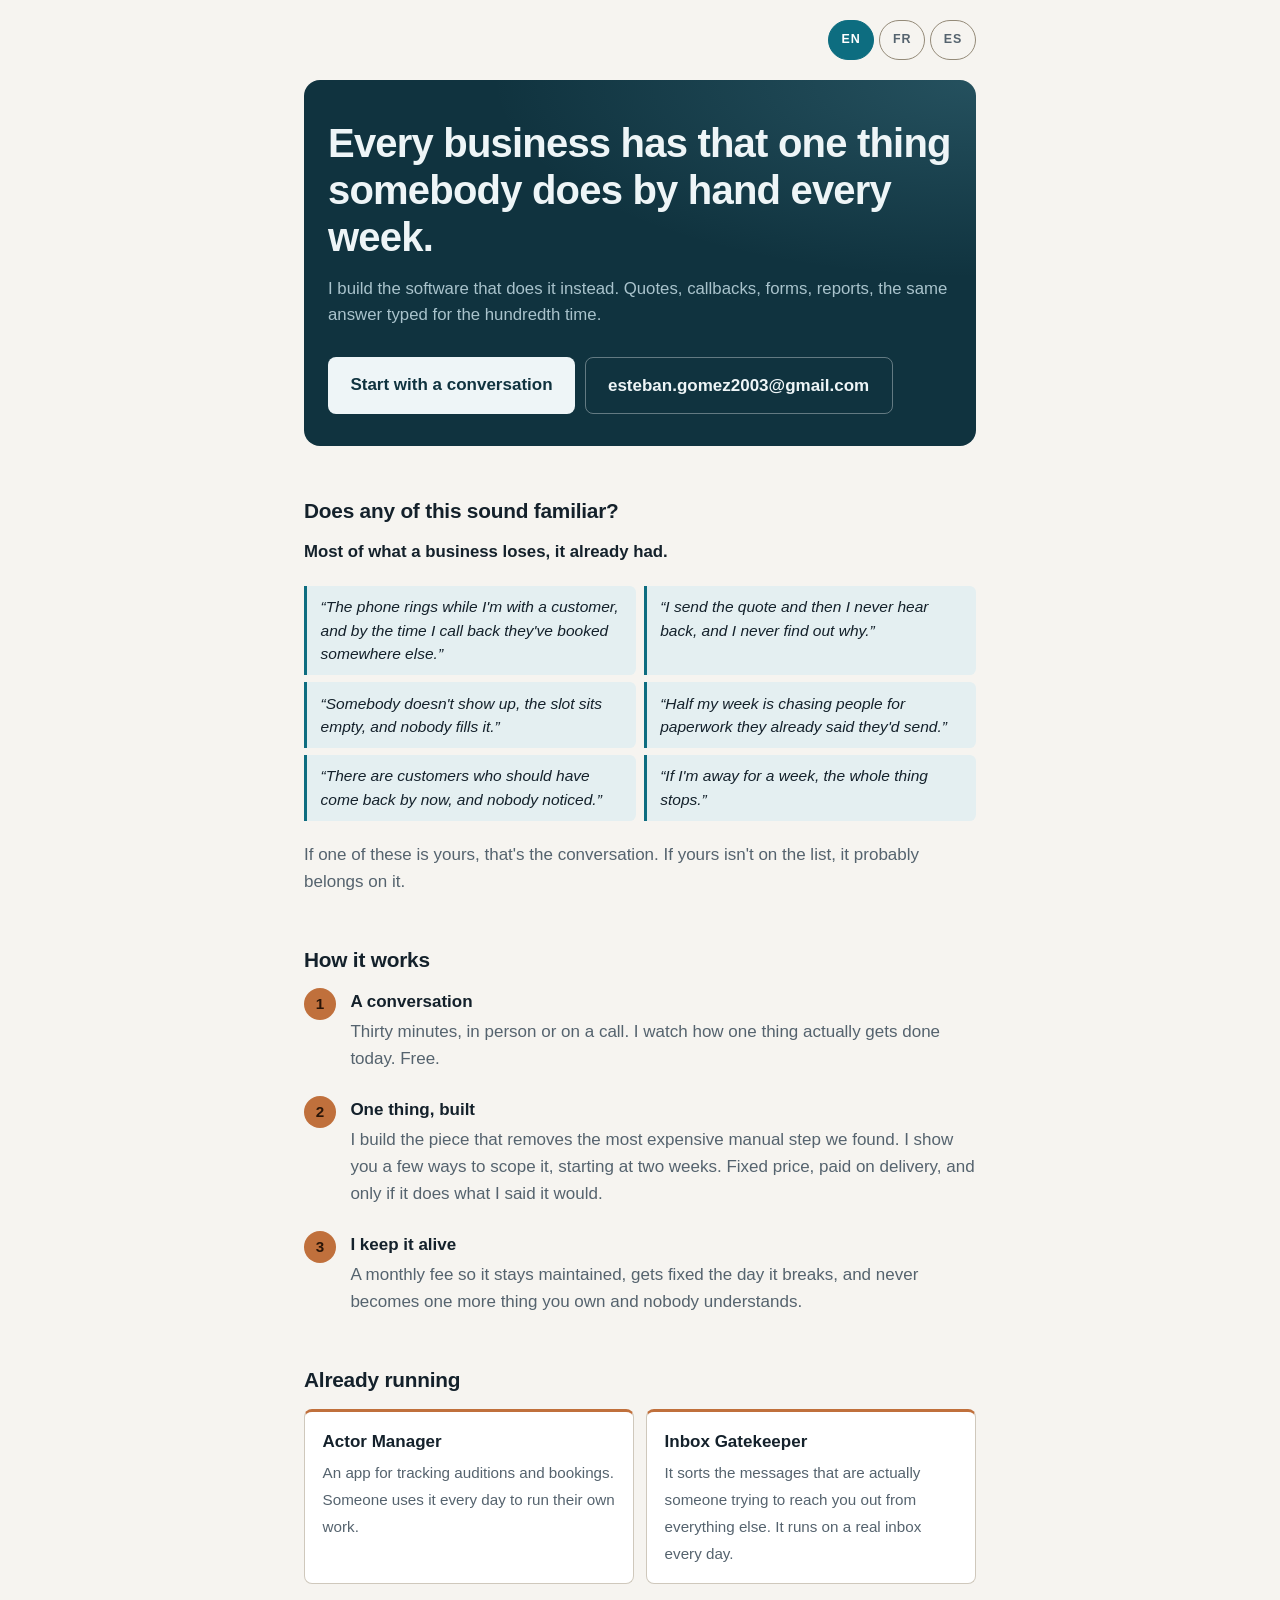
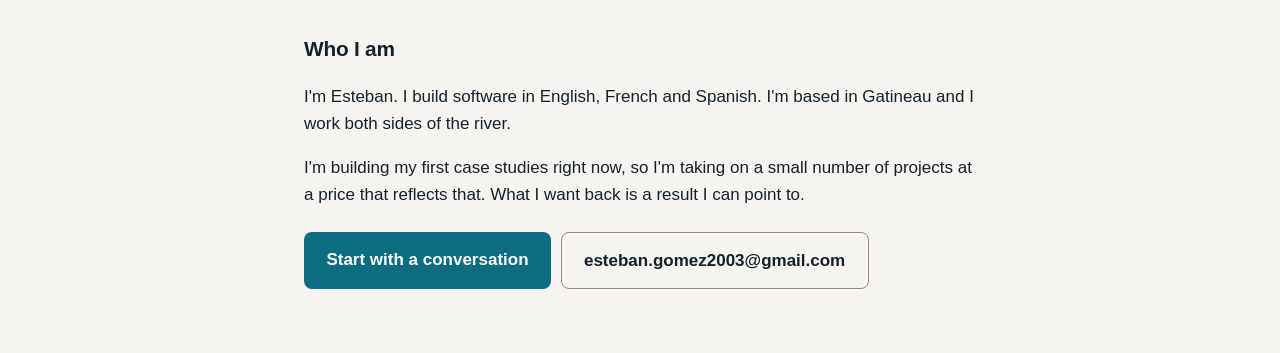
==== index.html @ 66537b63 "fix: meet 3:1 on interactive borders and lift dark hero panel off the page background" ====
<!doctype html>
<html lang="en">
<head>
<meta charset="utf-8">
<meta name="viewport" content="width=device-width, initial-scale=1">
<title>Keel Systems</title>
<meta name="description" content="I build the software that does it instead. Quotes, callbacks, forms, reports, the same answer typed for the hundredth time.">
<meta property="og:title" content="Keel Systems">
<meta property="og:description" content="I build the software that does it instead. Quotes, callbacks, forms, reports, the same answer typed for the hundredth time.">
<meta property="og:type" content="website">
<meta property="og:locale" content="en_CA">
<meta property="og:locale:alternate" content="fr_CA">
<meta property="og:locale:alternate" content="es_CO">
<meta property="og:url" content="https://estebang2003.github.io/keel-systems/">
<meta property="og:image" content="https://estebang2003.github.io/keel-systems/og.png">
<meta name="twitter:card" content="summary_large_image">
<style>
  :root {
    --bg: #f6f4f0; --fg: #14212b; --muted: #55636e;
    /* --rule is decorative (cards, dividers). --control is for anything the
       user can press, which WCAG 1.4.11 requires to clear 3:1 against the
       background so a button reads as a button. Measured, not guessed. */
    --rule: #cfc8bc; --control: #948a78;
    --card: #ffffff; --ink: #10333f; --ink-fg: #eef5f7; --ink-muted: #a9c3cc;
    --accent: #0d6d80; --accent-soft: #e4eff1; --warm: #c0703c;
    --on-accent: #ffffff; --on-warm: #2a1508;
  }
  @media (prefers-color-scheme: dark) {
    :root {
      --bg: #10161a; --fg: #e8eaec; --muted: #939ea6;
      --rule: #3a4750; --control: #5e6d78;
      --card: #171f25; --ink: #1e4351; --ink-fg: #e9f2f5; --ink-muted: #a6c4ce;
      --accent: #56aec2; --accent-soft: #172f38; --warm: #dd9a63;
      --on-accent: #06181f; --on-warm: #2a1508;
    }
  }
  * { box-sizing: border-box; }
  body {
    margin: 0; background: var(--bg); color: var(--fg);
    font: 17px/1.6 -apple-system, BlinkMacSystemFont, "Segoe UI", Roboto, Helvetica, Arial, sans-serif;
    -webkit-text-size-adjust: 100%;
  }
  .wrap { max-width: 44rem; margin: 0 auto; padding: 1.25rem 1rem 4rem; }

  .langbar { display: flex; gap: .3rem; justify-content: flex-end; margin-bottom: 1.25rem; }
  .langbar button {
    font: inherit; font-size: .78rem; font-weight: 600; letter-spacing: .07em;
    padding: .55rem .8rem; background: none; color: var(--muted);
    border: 1px solid var(--control); border-radius: 999px; cursor: pointer;
  }
  .langbar button[aria-pressed="true"] {
    color: var(--on-accent); background: var(--accent); border-color: var(--accent);
  }

  /* Hero panel: the colour anchor. Kept distinct from --bg in BOTH schemes. */
  .hero {
    background: var(--ink); color: var(--ink-fg);
    border-radius: 1rem; padding: 2.5rem 1.5rem 2rem;
    background-image: radial-gradient(120% 90% at 100% 0%, rgba(120,200,220,.20), transparent 60%);
  }
  .hero h1 {
    font-size: clamp(1.75rem, 5.6vw, 2.5rem); line-height: 1.18;
    letter-spacing: -.02em; margin: 0 0 .9rem; color: var(--ink-fg);
  }
  .hero .sub { font-size: 1.05rem; color: var(--ink-muted); margin: 0 0 1.75rem; }

  section { margin-top: 3rem; }
  h2 { font-size: 1.3rem; letter-spacing: -.01em; margin: 0 0 .75rem; }
  .lead { font-size: 1.05rem; font-weight: 600; margin: 0 0 1.25rem; }

  /* Triggers are the OWNER speaking, not us. Quotes + italics mark the voice change. */
  ul.triggers { list-style: none; padding: 0; margin: 0 0 1.25rem; }
  ul.triggers li {
    border-left: 3px solid var(--accent); background: var(--accent-soft);
    border-radius: 0 .4rem .4rem 0; padding: .6rem .85rem;
    margin-bottom: .45rem; font-size: .97rem; line-height: 1.5; font-style: italic;
  }
  ul.triggers li::before { content: "\201C"; }
  ul.triggers li::after { content: "\201D"; }
  @media (min-width: 40rem) {
    ul.triggers { display: grid; grid-template-columns: 1fr 1fr; gap: .45rem; }
    ul.triggers li { margin-bottom: 0; }
  }
  .close { color: var(--muted); margin: 0; }

  ol.steps { list-style: none; counter-reset: s; padding: 0; margin: 0; }
  ol.steps li { counter-increment: s; padding-left: 2.9rem; position: relative; margin-bottom: 1.5rem; }
  ol.steps li::before {
    content: counter(s); position: absolute; left: 0; top: 0;
    width: 2rem; height: 2rem; border-radius: 50%;
    background: var(--warm); color: var(--on-warm);
    display: grid; place-items: center; font-size: .95rem; font-weight: 700;
  }
  ol.steps .t { font-weight: 700; display: block; margin-bottom: .15rem; }
  ol.steps .b { color: var(--muted); }

  .proof { display: grid; gap: .75rem; padding: 0; margin: 0; list-style: none; }
  @media (min-width: 40rem) { .proof { grid-template-columns: 1fr 1fr; } }
  .proof li {
    background: var(--card); border: 1px solid var(--rule);
    border-top: 3px solid var(--warm); border-radius: .5rem; padding: 1rem 1.1rem;
  }
  .proof .t { font-weight: 700; display: block; margin-bottom: .25rem; }
  .proof .b { color: var(--muted); font-size: .95rem; }

  .cta { display: flex; flex-wrap: wrap; gap: .6rem; margin-top: 1.5rem; }
  .cta a {
    display: inline-block; padding: .85rem 1.4rem; border-radius: .5rem;
    text-decoration: none; font-weight: 700; overflow-wrap: anywhere;
  }
  .cta a.primary { background: var(--accent); color: var(--on-accent); }
  .cta a.secondary { border: 1px solid var(--control); color: var(--fg); font-weight: 600; }
  /* On the dark hero, a light button on dark ink beats any tinted fill for contrast. */
  .hero .cta { margin-top: 0; }
  .hero .cta a.primary { background: var(--ink-fg); color: var(--ink); }
  .hero .cta a.secondary { border-color: rgba(255,255,255,.35); color: var(--ink-fg); }
</style>
</head>
<body>
  <div class="wrap">
    <!-- Buttons are static so a JS load failure still leaves the reader a way to switch language. init() re-renders them. -->
    <nav class="langbar" id="langbar" aria-label="Language">
      <button type="button" data-lang="en" aria-pressed="true">EN</button>
      <button type="button" data-lang="fr" aria-pressed="false">FR</button>
      <button type="button" data-lang="es" aria-pressed="false">ES</button>
    </nav>
    <main id="app">
      <div class="hero">
        <h1>Every business has that one thing somebody does by hand every week.</h1>
        <p class="sub">I build the software that does it instead. Quotes, callbacks, forms, reports, the same answer typed for the hundredth time.</p>
        <div class="cta">
          <a class="primary" href="https://wa.me/18195002323">Start with a conversation</a>
          <a class="secondary" href="mailto:esteban.gomez2003@gmail.com">esteban.gomez2003@gmail.com</a>
        </div>
      </div>
    </main>
  </div>
  <script type="module" src="./app.js"></script>
</body>
</html>
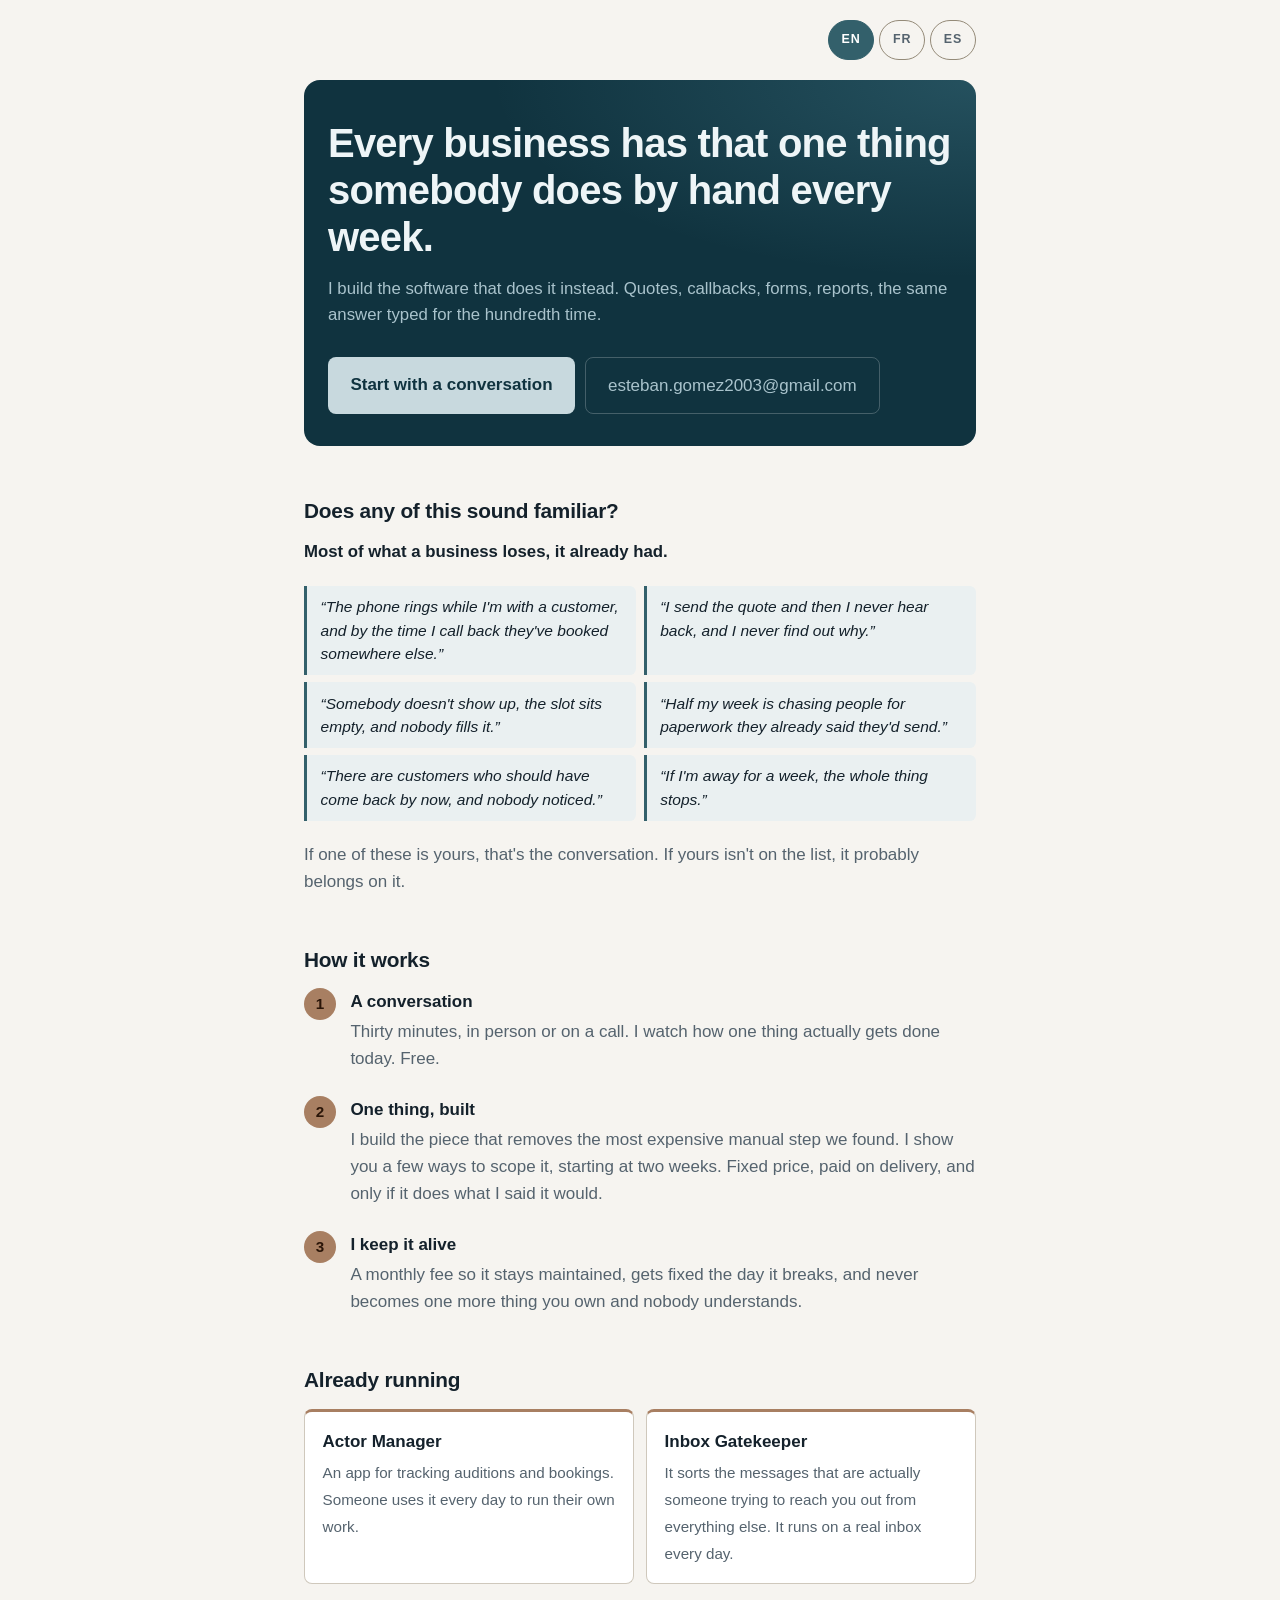
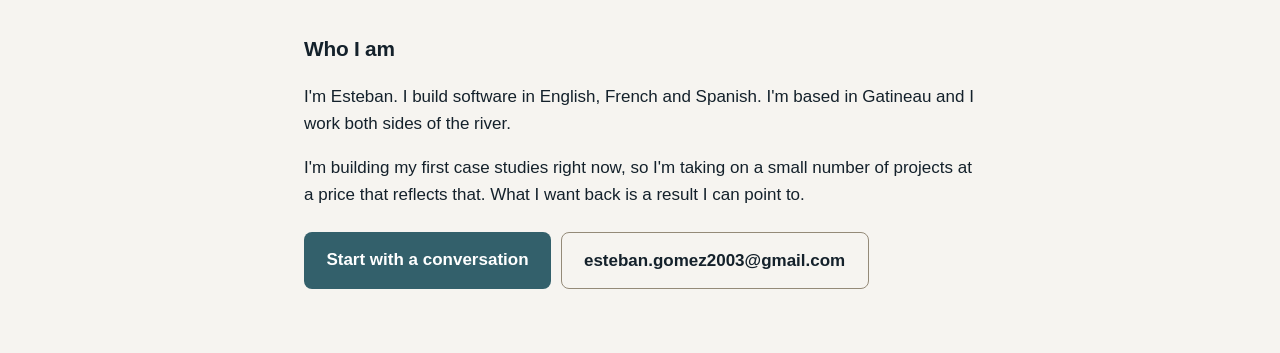
==== commit d8e510ac: "style: mute the palette and soften the hero buttons" ====
--- a/index.html
+++ b/index.html
@@ -22,16 +22,19 @@
        background so a button reads as a button. Measured, not guessed. */
     --rule: #cfc8bc; --control: #948a78;
     --card: #ffffff; --ink: #10333f; --ink-fg: #eef5f7; --ink-muted: #a9c3cc;
-    --accent: #0d6d80; --accent-soft: #e4eff1; --warm: #c0703c;
-    --on-accent: #ffffff; --on-warm: #2a1508;
+    /* Desaturated on purpose. A near-white button on the dark hero reads as
+       glare, so --hero-btn is a muted slate instead, and the accents are
+       pulled back. Every value still measured against the floors above. */
+    --accent: #33606b; --accent-soft: #eaf0f1; --warm: #a87f62;
+    --on-accent: #ffffff; --on-warm: #2a1508; --hero-btn: #c8d9de;
   }
   @media (prefers-color-scheme: dark) {
     :root {
       --bg: #10161a; --fg: #e8eaec; --muted: #939ea6;
       --rule: #3a4750; --control: #5e6d78;
       --card: #171f25; --ink: #1e4351; --ink-fg: #e9f2f5; --ink-muted: #a6c4ce;
-      --accent: #56aec2; --accent-soft: #172f38; --warm: #dd9a63;
-      --on-accent: #06181f; --on-warm: #2a1508;
+      --accent: #7fb2bd; --accent-soft: #1a2f37; --warm: #c9a184;
+      --on-accent: #06181f; --on-warm: #2a1508; --hero-btn: #cddde2;
     }
   }
   * { box-sizing: border-box; }
@@ -110,10 +113,11 @@
   }
   .cta a.primary { background: var(--accent); color: var(--on-accent); }
   .cta a.secondary { border: 1px solid var(--control); color: var(--fg); font-weight: 600; }
-  /* On the dark hero, a light button on dark ink beats any tinted fill for contrast. */
+  /* Muted slate rather than near-white: still well past 4.5:1 on the dark
+     panel, without the glare of maximum contrast. */
   .hero .cta { margin-top: 0; }
-  .hero .cta a.primary { background: var(--ink-fg); color: var(--ink); }
-  .hero .cta a.secondary { border-color: rgba(255,255,255,.35); color: var(--ink-fg); }
+  .hero .cta a.primary { background: var(--hero-btn); color: var(--ink); }
+  .hero .cta a.secondary { border-color: rgba(255,255,255,.22); color: var(--ink-muted); font-weight: 500; }
 </style>
 </head>
 <body>
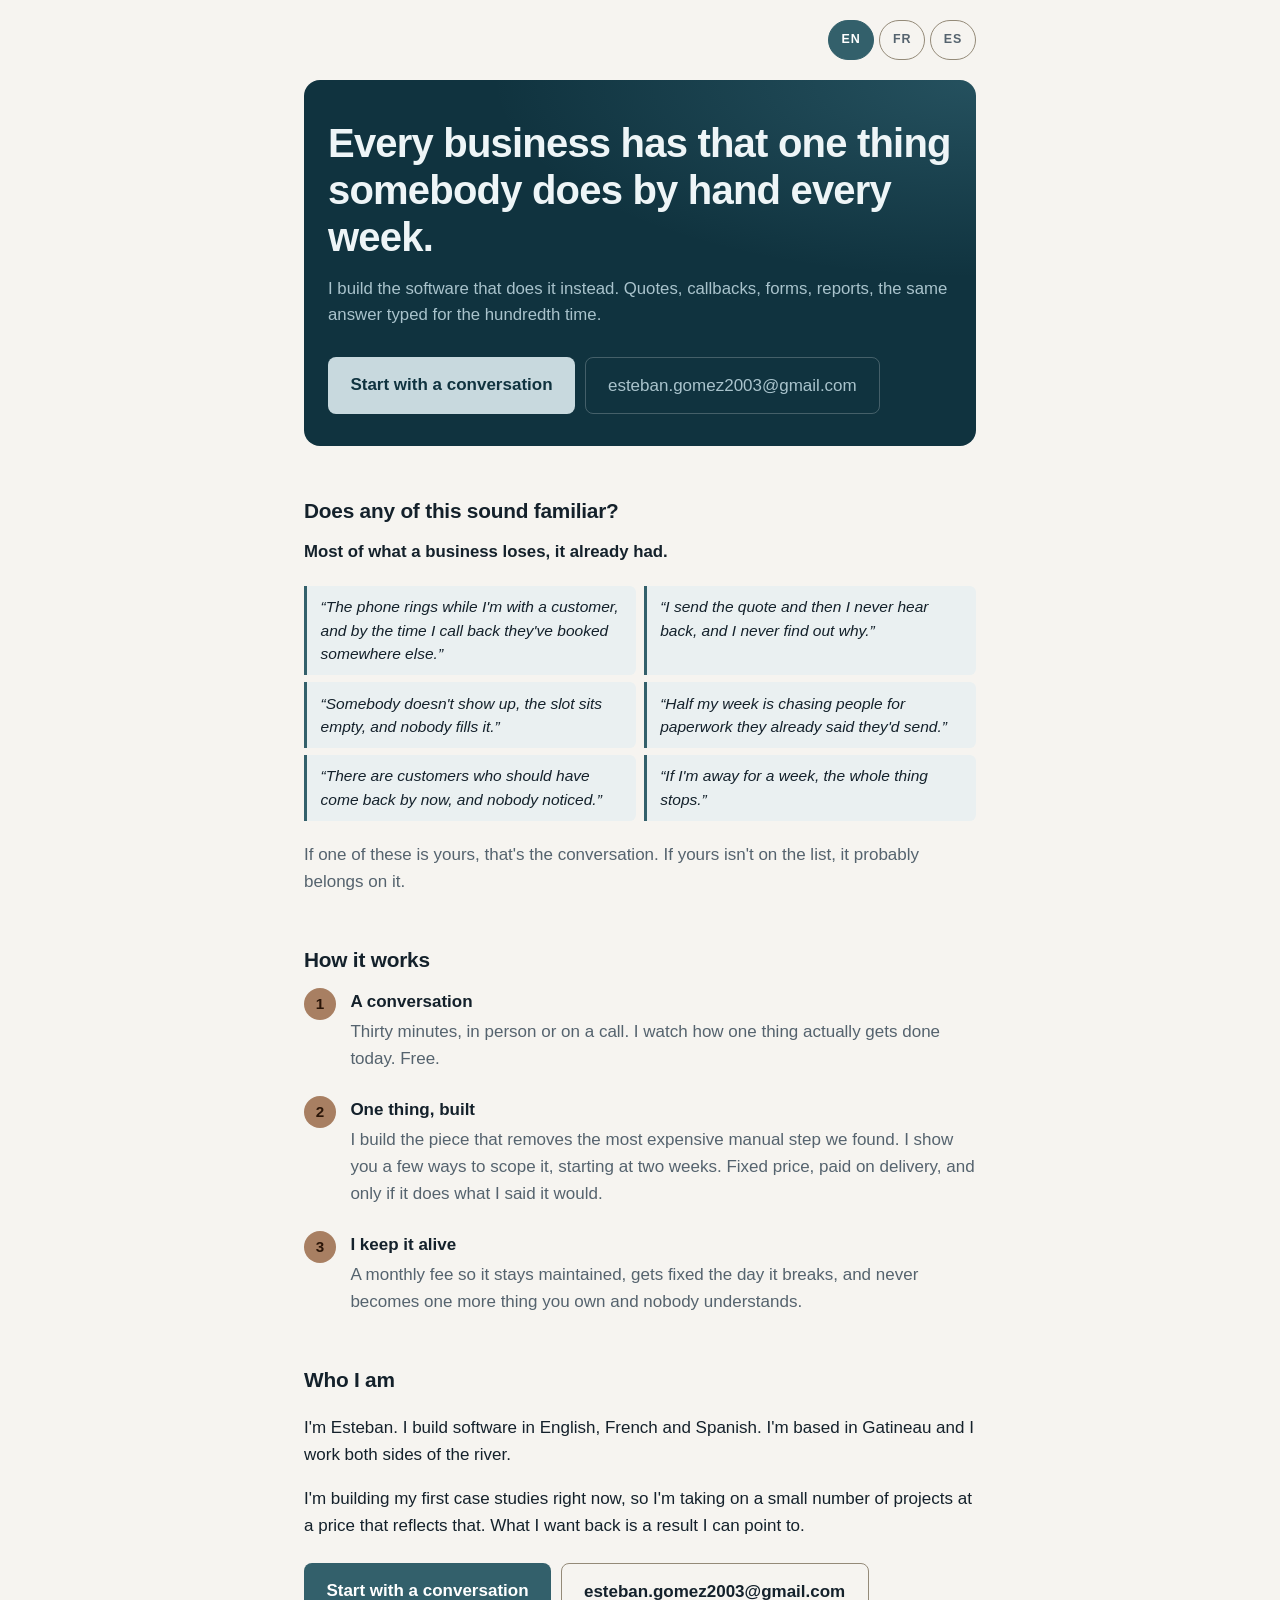
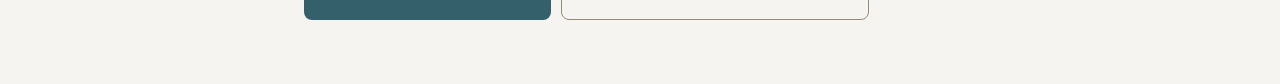
==== commit 80da8892: "copy: cut the proof section" ====
--- a/index.html
+++ b/index.html
@@ -97,15 +97,6 @@
   ol.steps .t { font-weight: 700; display: block; margin-bottom: .15rem; }
   ol.steps .b { color: var(--muted); }
 
-  .proof { display: grid; gap: .75rem; padding: 0; margin: 0; list-style: none; }
-  @media (min-width: 40rem) { .proof { grid-template-columns: 1fr 1fr; } }
-  .proof li {
-    background: var(--card); border: 1px solid var(--rule);
-    border-top: 3px solid var(--warm); border-radius: .5rem; padding: 1rem 1.1rem;
-  }
-  .proof .t { font-weight: 700; display: block; margin-bottom: .25rem; }
-  .proof .b { color: var(--muted); font-size: .95rem; }
-
   .cta { display: flex; flex-wrap: wrap; gap: .6rem; margin-top: 1.5rem; }
   .cta a {
     display: inline-block; padding: .85rem 1.4rem; border-radius: .5rem;
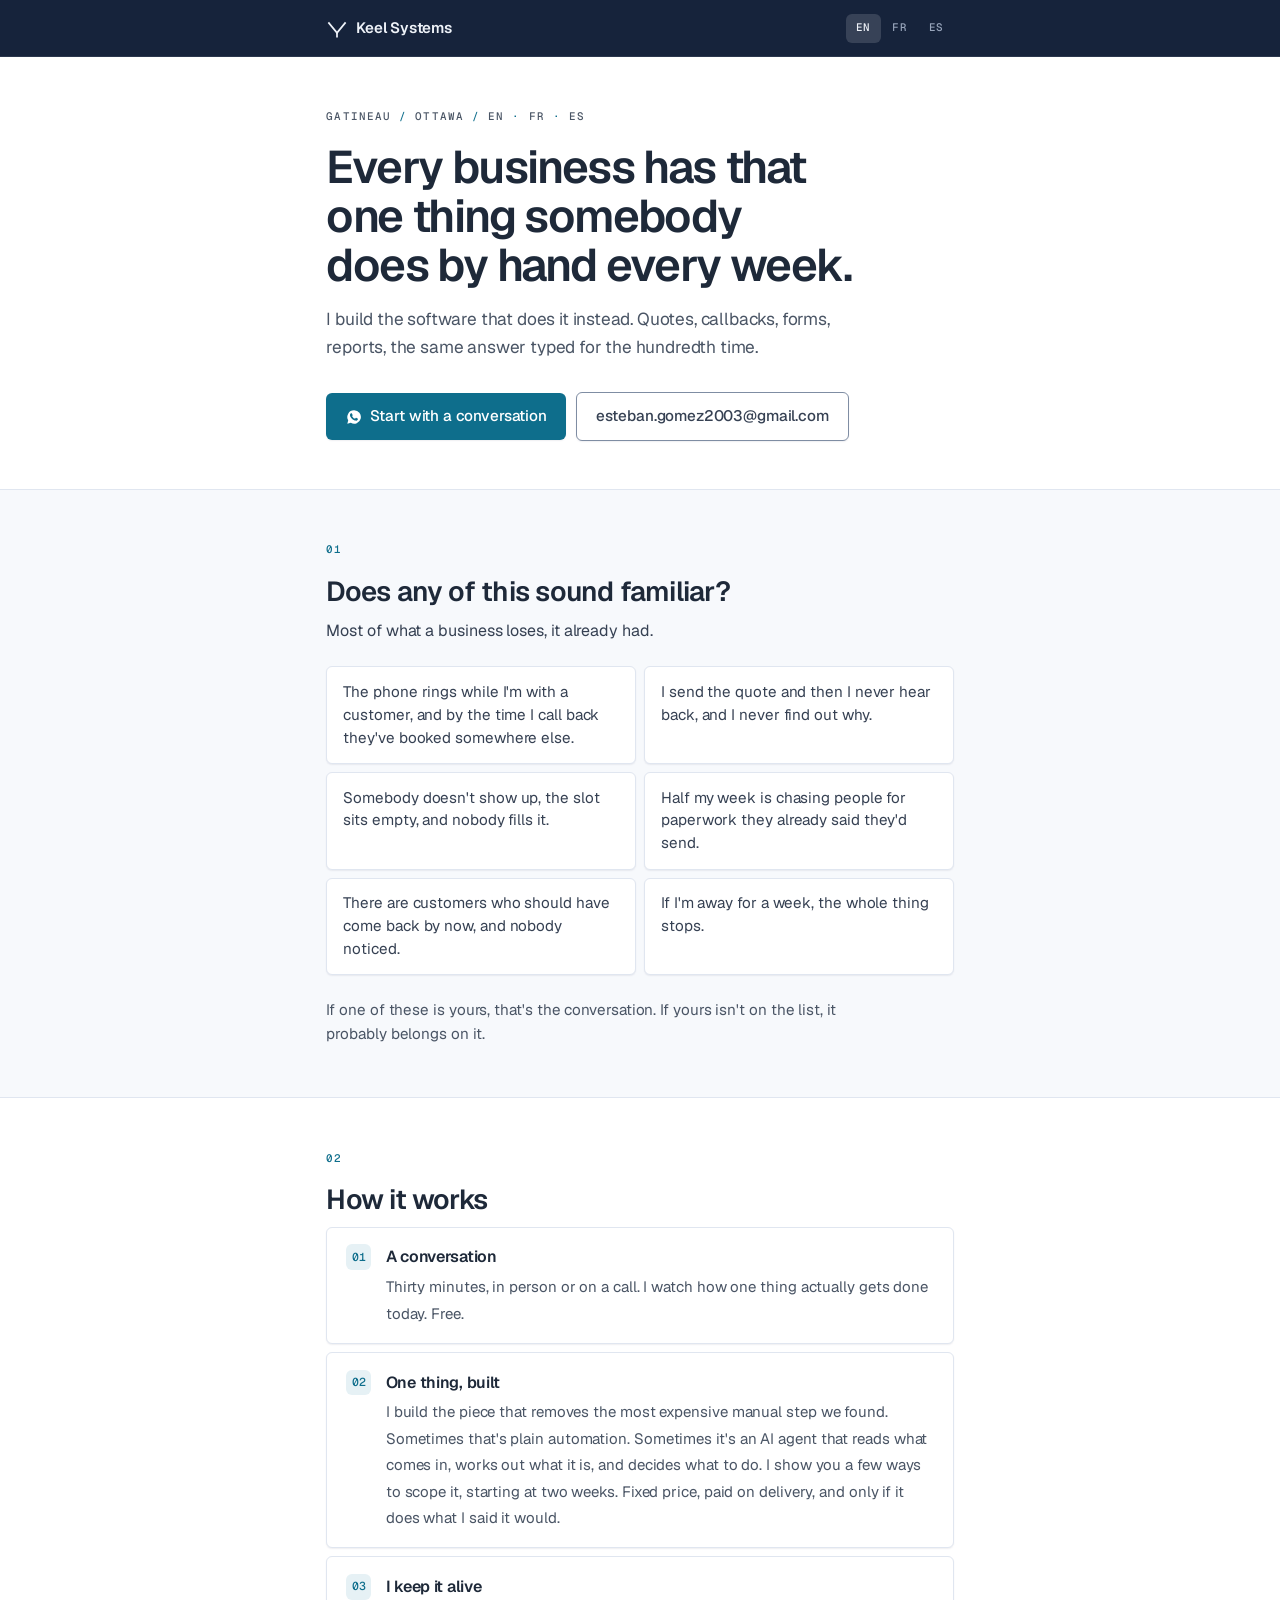
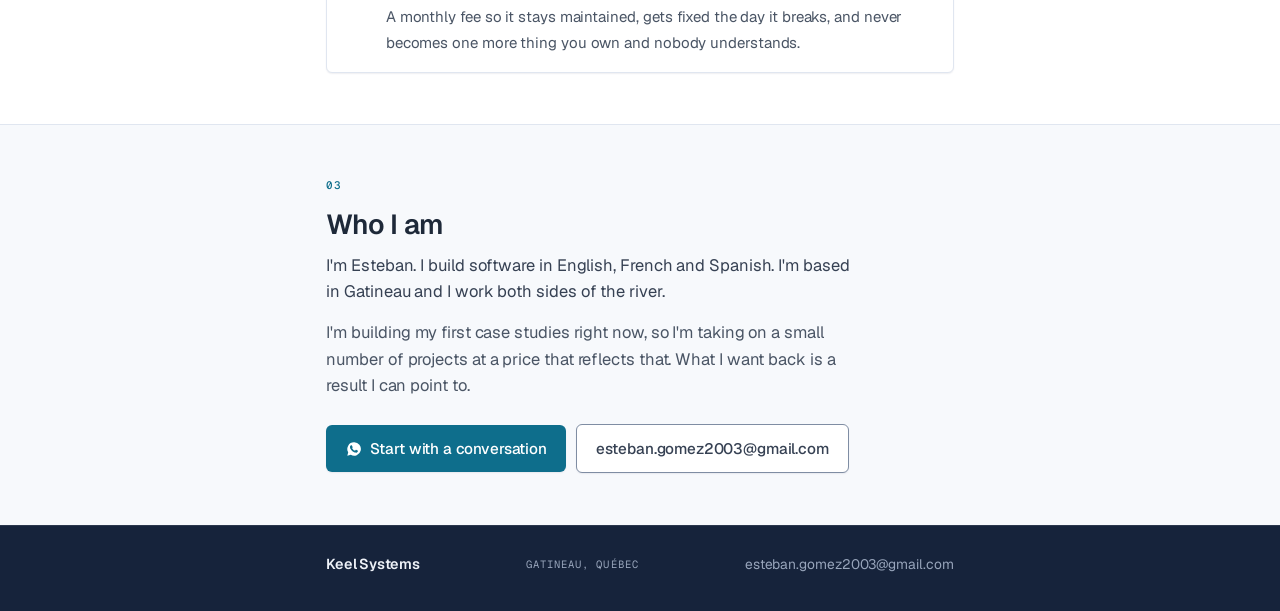
==== commit e15c015f: "design: Harbour palette, self-hosted Geist, header and footer bands Replaces the system font stack a" ====
--- a/index.html
+++ b/index.html
@@ -14,122 +14,50 @@
 <meta property="og:url" content="https://estebang2003.github.io/keel-systems/">
 <meta property="og:image" content="https://estebang2003.github.io/keel-systems/og.png">
 <meta name="twitter:card" content="summary_large_image">
-<style>
-  :root {
-    --bg: #f6f4f0; --fg: #14212b; --muted: #55636e;
-    /* --rule is decorative (cards, dividers). --control is for anything the
-       user can press, which WCAG 1.4.11 requires to clear 3:1 against the
-       background so a button reads as a button. Measured, not guessed. */
-    --rule: #cfc8bc; --control: #948a78;
-    --card: #ffffff; --ink: #10333f; --ink-fg: #eef5f7; --ink-muted: #a9c3cc;
-    /* Desaturated on purpose. A near-white button on the dark hero reads as
-       glare, so --hero-btn is a muted slate instead, and the accents are
-       pulled back. Every value still measured against the floors above. */
-    --accent: #33606b; --accent-soft: #eaf0f1; --warm: #a87f62;
-    --on-accent: #ffffff; --on-warm: #2a1508; --hero-btn: #c8d9de;
-  }
-  @media (prefers-color-scheme: dark) {
-    :root {
-      --bg: #10161a; --fg: #e8eaec; --muted: #939ea6;
-      --rule: #3a4750; --control: #5e6d78;
-      --card: #171f25; --ink: #1e4351; --ink-fg: #e9f2f5; --ink-muted: #a6c4ce;
-      --accent: #7fb2bd; --accent-soft: #1a2f37; --warm: #c9a184;
-      --on-accent: #06181f; --on-warm: #2a1508; --hero-btn: #cddde2;
-    }
-  }
-  * { box-sizing: border-box; }
-  body {
-    margin: 0; background: var(--bg); color: var(--fg);
-    font: 17px/1.6 -apple-system, BlinkMacSystemFont, "Segoe UI", Roboto, Helvetica, Arial, sans-serif;
-    -webkit-text-size-adjust: 100%;
-  }
-  .wrap { max-width: 44rem; margin: 0 auto; padding: 1.25rem 1rem 4rem; }
-
-  .langbar { display: flex; gap: .3rem; justify-content: flex-end; margin-bottom: 1.25rem; }
-  .langbar button {
-    font: inherit; font-size: .78rem; font-weight: 600; letter-spacing: .07em;
-    padding: .55rem .8rem; background: none; color: var(--muted);
-    border: 1px solid var(--control); border-radius: 999px; cursor: pointer;
-  }
-  .langbar button[aria-pressed="true"] {
-    color: var(--on-accent); background: var(--accent); border-color: var(--accent);
-  }
-
-  /* Hero panel: the colour anchor. Kept distinct from --bg in BOTH schemes. */
-  .hero {
-    background: var(--ink); color: var(--ink-fg);
-    border-radius: 1rem; padding: 2.5rem 1.5rem 2rem;
-    background-image: radial-gradient(120% 90% at 100% 0%, rgba(120,200,220,.20), transparent 60%);
-  }
-  .hero h1 {
-    font-size: clamp(1.75rem, 5.6vw, 2.5rem); line-height: 1.18;
-    letter-spacing: -.02em; margin: 0 0 .9rem; color: var(--ink-fg);
-  }
-  .hero .sub { font-size: 1.05rem; color: var(--ink-muted); margin: 0 0 1.75rem; }
-
-  section { margin-top: 3rem; }
-  h2 { font-size: 1.3rem; letter-spacing: -.01em; margin: 0 0 .75rem; }
-  .lead { font-size: 1.05rem; font-weight: 600; margin: 0 0 1.25rem; }
-
-  /* Triggers are the OWNER speaking, not us. Quotes + italics mark the voice change. */
-  ul.triggers { list-style: none; padding: 0; margin: 0 0 1.25rem; }
-  ul.triggers li {
-    border-left: 3px solid var(--accent); background: var(--accent-soft);
-    border-radius: 0 .4rem .4rem 0; padding: .6rem .85rem;
-    margin-bottom: .45rem; font-size: .97rem; line-height: 1.5; font-style: italic;
-  }
-  ul.triggers li::before { content: "\201C"; }
-  ul.triggers li::after { content: "\201D"; }
-  @media (min-width: 40rem) {
-    ul.triggers { display: grid; grid-template-columns: 1fr 1fr; gap: .45rem; }
-    ul.triggers li { margin-bottom: 0; }
-  }
-  .close { color: var(--muted); margin: 0; }
-
-  ol.steps { list-style: none; counter-reset: s; padding: 0; margin: 0; }
-  ol.steps li { counter-increment: s; padding-left: 2.9rem; position: relative; margin-bottom: 1.5rem; }
-  ol.steps li::before {
-    content: counter(s); position: absolute; left: 0; top: 0;
-    width: 2rem; height: 2rem; border-radius: 50%;
-    background: var(--warm); color: var(--on-warm);
-    display: grid; place-items: center; font-size: .95rem; font-weight: 700;
-  }
-  ol.steps .t { font-weight: 700; display: block; margin-bottom: .15rem; }
-  ol.steps .b { color: var(--muted); }
-
-  .cta { display: flex; flex-wrap: wrap; gap: .6rem; margin-top: 1.5rem; }
-  .cta a {
-    display: inline-block; padding: .85rem 1.4rem; border-radius: .5rem;
-    text-decoration: none; font-weight: 700; overflow-wrap: anywhere;
-  }
-  .cta a.primary { background: var(--accent); color: var(--on-accent); }
-  .cta a.secondary { border: 1px solid var(--control); color: var(--fg); font-weight: 600; }
-  /* Muted slate rather than near-white: still well past 4.5:1 on the dark
-     panel, without the glare of maximum contrast. */
-  .hero .cta { margin-top: 0; }
-  .hero .cta a.primary { background: var(--hero-btn); color: var(--ink); }
-  .hero .cta a.secondary { border-color: rgba(255,255,255,.22); color: var(--ink-muted); font-weight: 500; }
-</style>
+<link rel="icon" href="./favicon.svg" type="image/svg+xml">
+<link rel="alternate" hreflang="en" href="https://estebang2003.github.io/keel-systems/">
+<link rel="alternate" hreflang="fr" href="https://estebang2003.github.io/keel-systems/fr/">
+<link rel="alternate" hreflang="es" href="https://estebang2003.github.io/keel-systems/es/">
+<link rel="stylesheet" href="./style.css">
 </head>
 <body>
-  <div class="wrap">
-    <!-- Buttons are static so a JS load failure still leaves the reader a way to switch language. init() re-renders them. -->
-    <nav class="langbar" id="langbar" aria-label="Language">
-      <button type="button" data-lang="en" aria-pressed="true">EN</button>
-      <button type="button" data-lang="fr" aria-pressed="false">FR</button>
-      <button type="button" data-lang="es" aria-pressed="false">ES</button>
-    </nav>
-    <main id="app">
-      <div class="hero">
+  <header class="topbar">
+    <div class="wrap">
+      <span class="mark"><svg width="22" height="22" viewBox="0 0 24 24" fill="none" aria-hidden="true"><path d="M3.2 6.6 L12 17.2 L20.8 6.6" stroke="currentColor" stroke-width="1.9" stroke-linecap="square"/><path d="M12 17.2 L12 21.4" stroke="currentColor" stroke-width="1.9" stroke-linecap="square"/></svg><b>Keel Systems</b></span>
+      <!-- Buttons are static so a JS load failure still leaves the reader a way
+           to switch language. init() re-renders them. -->
+      <nav class="langbar" id="langbar" aria-label="Language">
+        <button type="button" data-lang="en" aria-pressed="true">EN</button>
+        <button type="button" data-lang="fr" aria-pressed="false">FR</button>
+        <button type="button" data-lang="es" aria-pressed="false">ES</button>
+      </nav>
+    </div>
+  </header>
+
+  <main id="app">
+    <section class="hero">
+      <div class="wrap">
+        <p class="eyebrow">Gatineau <span class="sep">/</span> Ottawa <span class="sep">/</span> EN <span class="sep">&middot;</span> FR <span class="sep">&middot;</span> ES</p>
         <h1>Every business has that one thing somebody does by hand every week.</h1>
         <p class="sub">I build the software that does it instead. Quotes, callbacks, forms, reports, the same answer typed for the hundredth time.</p>
         <div class="cta">
-          <a class="primary" href="https://wa.me/18195002323">Start with a conversation</a>
+          <a class="primary" href="https://wa.me/18195002323"><svg width="16" height="16" viewBox="0 0 24 24" fill="currentColor" aria-hidden="true"><path d="M12 2a10 10 0 0 0-8.7 15l-1.3 5 5.2-1.4A10 10 0 1 0 12 2Zm5.6 14.1c-.2.7-1.3 1.3-1.9 1.4-.5.1-1.1.1-1.8-.1-.4-.1-1-.3-1.7-.6-3-1.3-4.9-4.3-5-4.5-.2-.2-1.2-1.6-1.2-3s.7-2.1 1-2.4c.3-.3.6-.4.8-.4h.6c.2 0 .4 0 .6.5l.9 2.1c.1.2.1.4 0 .6l-.4.5-.3.3c-.1.1-.2.3 0 .5.2.3.8 1.3 1.7 2.1 1.1 1 2.1 1.3 2.4 1.4.2.1.4.1.5-.1l.8-1c.2-.2.3-.2.6-.1l2 1c.3.1.5.2.5.3.1.2.1.7-.1 1.5Z"/></svg>Start with a conversation</a>
           <a class="secondary" href="mailto:esteban.gomez2003@gmail.com">esteban.gomez2003@gmail.com</a>
         </div>
       </div>
-    </main>
-  </div>
+    </section>
+  </main>
+
+  <footer>
+    <div class="wrap">
+      <div class="row">
+        <span class="f-mark">Keel Systems</span>
+        <span class="f-meta">Gatineau, Qu&eacute;bec</span>
+        <a href="mailto:esteban.gomez2003@gmail.com">esteban.gomez2003@gmail.com</a>
+      </div>
+    </div>
+  </footer>
+
   <script type="module" src="./app.js"></script>
 </body>
 </html>
--- a/style.css
+++ b/style.css
@@ -0,0 +1,176 @@
+/* Keel Systems — Harbour palette, Navy band + Marine accent.
+   One stylesheet for all three shells (/, /fr/, /es/). The shells carry no
+   inline <style>; a test enforces that, so styling cannot drift between them.
+
+   Fonts are self-hosted. url() below resolves relative to THIS file, not to
+   the HTML that links it, so the same path works from /, /fr/ and /es/. */
+
+@font-face{
+  font-family:"Geist";
+  src:url(./fonts/geist.woff2) format("woff2");
+  font-weight:400 700; font-style:normal; font-display:swap;
+}
+@font-face{
+  font-family:"Geist Mono";
+  src:url(./fonts/geist-mono.woff2) format("woff2");
+  font-weight:400 500; font-style:normal; font-display:swap;
+}
+
+:root{
+  /* Cool blue-biased neutrals. The bias is deliberate: a pure grey reads as
+     unchosen. Values follow the bias shipped by Stripe (#424770) and
+     OpenAI (#4a5565). */
+  --ground:#ffffff; --wash:#f7f9fc; --surface:#ffffff;
+  --rule:#e0e6f0;
+  --muted:#4a5565; --ink:#1e2939; --ink-soft:#364153;
+
+  /* --rule is decorative (card edges, dividers). --control is the visible
+     boundary of anything the user can press, which WCAG 1.4.11 requires to
+     clear 3:1 against its background. Measured, not guessed: #7f8da3 is
+     3.36:1 on --surface and 3.19:1 on --wash. */
+  --control:#7f8da3;
+
+  /* Header and footer band. */
+  --band:#16233b; --on-band:#eef2f8; --on-band-dim:#98a5bb;
+  --band-edge:rgba(255,255,255,.09);
+  --band-hover:rgba(255,255,255,.08); --band-press:rgba(255,255,255,.14);
+
+  /* One accent, spent on the button, the step numerals and the focus ring.
+     #0e6e8c is 5.79:1 against white both as text and behind white text. */
+  --accent:#0e6e8c; --on-accent:#ffffff; --accent-soft:#e6f1f5;
+
+  --radius:6px;
+  /* Shadows are multi-layer at 2-10% alpha and tinted with the palette's own
+     neutral rather than pure black. The border does the structural work. */
+  --tint:50,50,93;
+  --shadow-sm:0 1px 2px rgba(var(--tint),.05), 0 1px 1px rgba(var(--tint),.03);
+  --shadow-md:0 2px 2px rgba(var(--tint),.02), 0 4px 6px rgba(var(--tint),.04),
+              0 12px 20px -10px rgba(var(--tint),.10);
+
+  --f-sans:"Geist",system-ui,-apple-system,"Segoe UI",Roboto,sans-serif;
+  --f-mono:"Geist Mono",ui-monospace,SFMono-Regular,Menlo,monospace;
+}
+
+@media (prefers-color-scheme: dark){
+  :root{
+    --ground:#0c121c; --wash:#101825; --surface:#141d2c;
+    --rule:#243044;
+    --muted:#98a5bb; --ink:#e7ecf5; --ink-soft:#c4cddd;
+    /* 3.50:1 on --surface, 3.88:1 on --ground. */
+    --control:#61738d;
+    --band:#16233b; --on-band:#e7ecf5; --on-band-dim:#98a5bb;
+    --accent:#4fb3d0; --on-accent:#04191f; --accent-soft:#122530;
+    --tint:0,0,0;
+  }
+}
+
+*{box-sizing:border-box}
+html{-webkit-text-size-adjust:100%}
+body{
+  margin:0; background:var(--ground); color:var(--ink);
+  font-family:var(--f-sans); font-size:16.5px; line-height:1.6;
+  letter-spacing:-.005em; -webkit-font-smoothing:antialiased;
+}
+a{color:inherit}
+:focus-visible{outline:2px solid var(--accent); outline-offset:3px; border-radius:3px}
+
+.wrap{max-width:42rem; margin:0 auto; padding:0 1.4rem}
+
+/* ---------- header band ---------- */
+.topbar{background:var(--band); color:var(--on-band); border-bottom:1px solid var(--band-edge)}
+.topbar .wrap{
+  display:flex; align-items:center; justify-content:space-between;
+  gap:1rem; padding-top:.85rem; padding-bottom:.85rem;
+}
+.mark{display:flex; align-items:center; gap:.5rem; text-decoration:none; color:var(--on-band)}
+.mark svg{display:block; flex:none}
+.mark b{font-weight:600; font-size:.94rem; letter-spacing:-.015em}
+
+.langbar{display:flex; gap:.1rem}
+.langbar button{
+  font:inherit; font-family:var(--f-mono); font-size:.68rem; font-weight:500;
+  letter-spacing:.06em; padding:.3rem .55rem; border-radius:var(--radius);
+  background:none; color:var(--on-band-dim); border:1px solid transparent;
+  cursor:pointer; transition:color .15s, background .15s;
+}
+.langbar button:hover{color:var(--on-band); background:var(--band-hover)}
+.langbar button[aria-pressed="true"]{color:var(--on-band); background:var(--band-press)}
+
+/* ---------- type ---------- */
+.eyebrow{
+  font-family:var(--f-mono); font-size:.68rem; font-weight:500; letter-spacing:.1em;
+  text-transform:uppercase; color:var(--muted); margin:0 0 1rem;
+}
+.eyebrow .sep{color:var(--accent)}
+.eyebrow .num{color:var(--accent)}
+h1{
+  font-weight:600; font-size:clamp(1.95rem,6.6vw,2.85rem); line-height:1.08;
+  letter-spacing:-.035em; margin:0 0 1.05rem; color:var(--ink); text-wrap:balance;
+}
+h2{
+  font-weight:600; font-size:clamp(1.38rem,4.4vw,1.72rem); line-height:1.18;
+  letter-spacing:-.028em; margin:0 0 .7rem; color:var(--ink); text-wrap:balance;
+}
+.sub{font-size:1.08rem; color:var(--muted); margin:0 0 1.9rem; max-width:33rem; letter-spacing:-.01em}
+.lead{font-size:1rem; margin:0 0 1.4rem; color:var(--ink-soft); max-width:33rem}
+.close{color:var(--muted); font-size:.95rem; margin:1.4rem 0 0; max-width:33rem}
+
+section{padding:3.2rem 0}
+.hero{background:var(--ground); padding:3.2rem 0 3rem; border-bottom:1px solid var(--rule)}
+
+/* ---------- buttons ---------- */
+.cta{display:flex; flex-wrap:wrap; gap:.6rem; align-items:center}
+.cta a{
+  display:inline-flex; align-items:center; gap:.5rem;
+  padding:.72rem 1.2rem; border-radius:var(--radius); text-decoration:none;
+  font-weight:500; font-size:.95rem; letter-spacing:-.01em; overflow-wrap:anywhere;
+  transition:background .15s, border-color .15s, color .15s, box-shadow .15s, transform .15s;
+}
+.cta a svg{flex:none}
+.cta a.primary{background:var(--accent); color:var(--on-accent); box-shadow:var(--shadow-sm)}
+.cta a.primary:hover{box-shadow:var(--shadow-md); transform:translateY(-1px)}
+.cta a.secondary{border:1px solid var(--control); color:var(--ink-soft); background:var(--surface); box-shadow:var(--shadow-sm)}
+.cta a.secondary:hover{border-color:var(--accent); color:var(--accent)}
+
+/* ---------- triggers ---------- */
+.triggers-sec{background:var(--wash); border-bottom:1px solid var(--rule)}
+.triggers{list-style:none; padding:0; margin:0; display:grid; gap:.5rem}
+.triggers li{
+  background:var(--surface); border:1px solid var(--rule); border-radius:var(--radius);
+  padding:.85rem 1rem; font-size:.95rem; line-height:1.5; color:var(--ink-soft);
+  box-shadow:var(--shadow-sm);
+}
+@media (min-width:40rem){ .triggers{grid-template-columns:1fr 1fr} }
+
+/* ---------- steps: a real sequence, so it is numbered ---------- */
+.steps{list-style:none; padding:0; margin:0; display:grid; gap:.5rem}
+.steps li{
+  background:var(--surface); border:1px solid var(--rule); border-radius:var(--radius);
+  padding:1.05rem 1.15rem; display:grid; grid-template-columns:1.7rem 1fr; gap:0 .8rem;
+  box-shadow:var(--shadow-sm);
+}
+.steps .n{
+  font-family:var(--f-mono); font-size:.72rem; font-weight:500; color:var(--accent);
+  display:grid; place-items:center; width:1.6rem; height:1.6rem;
+  border-radius:var(--radius); background:var(--accent-soft);
+}
+.steps .t{font-weight:600; font-size:1rem; letter-spacing:-.018em; display:block; margin-bottom:.2rem; color:var(--ink)}
+.steps .b{color:var(--muted); font-size:.94rem}
+
+/* ---------- about ---------- */
+.about{background:var(--wash); border-top:1px solid var(--rule)}
+.about p{margin:0 0 .9rem; max-width:33rem; color:var(--ink-soft)}
+.about p + p{color:var(--muted)}
+.about .cta{margin-top:1.6rem}
+
+/* ---------- footer band ---------- */
+footer{background:var(--band); color:var(--on-band); border-top:1px solid var(--band-edge); padding:1.7rem 0 2.2rem}
+footer .row{display:flex; flex-wrap:wrap; gap:.45rem 1.1rem; align-items:center; justify-content:space-between}
+footer .f-mark{font-weight:600; font-size:.9rem; letter-spacing:-.015em}
+footer .f-meta{font-family:var(--f-mono); font-size:.66rem; letter-spacing:.1em; text-transform:uppercase; color:var(--on-band-dim)}
+footer a{color:var(--on-band-dim); text-decoration:none; font-size:.86rem; overflow-wrap:anywhere}
+footer a:hover{color:var(--on-band)}
+
+@media (prefers-reduced-motion:reduce){
+  *,*::before,*::after{transition-duration:.01ms !important; animation-duration:.01ms !important}
+}
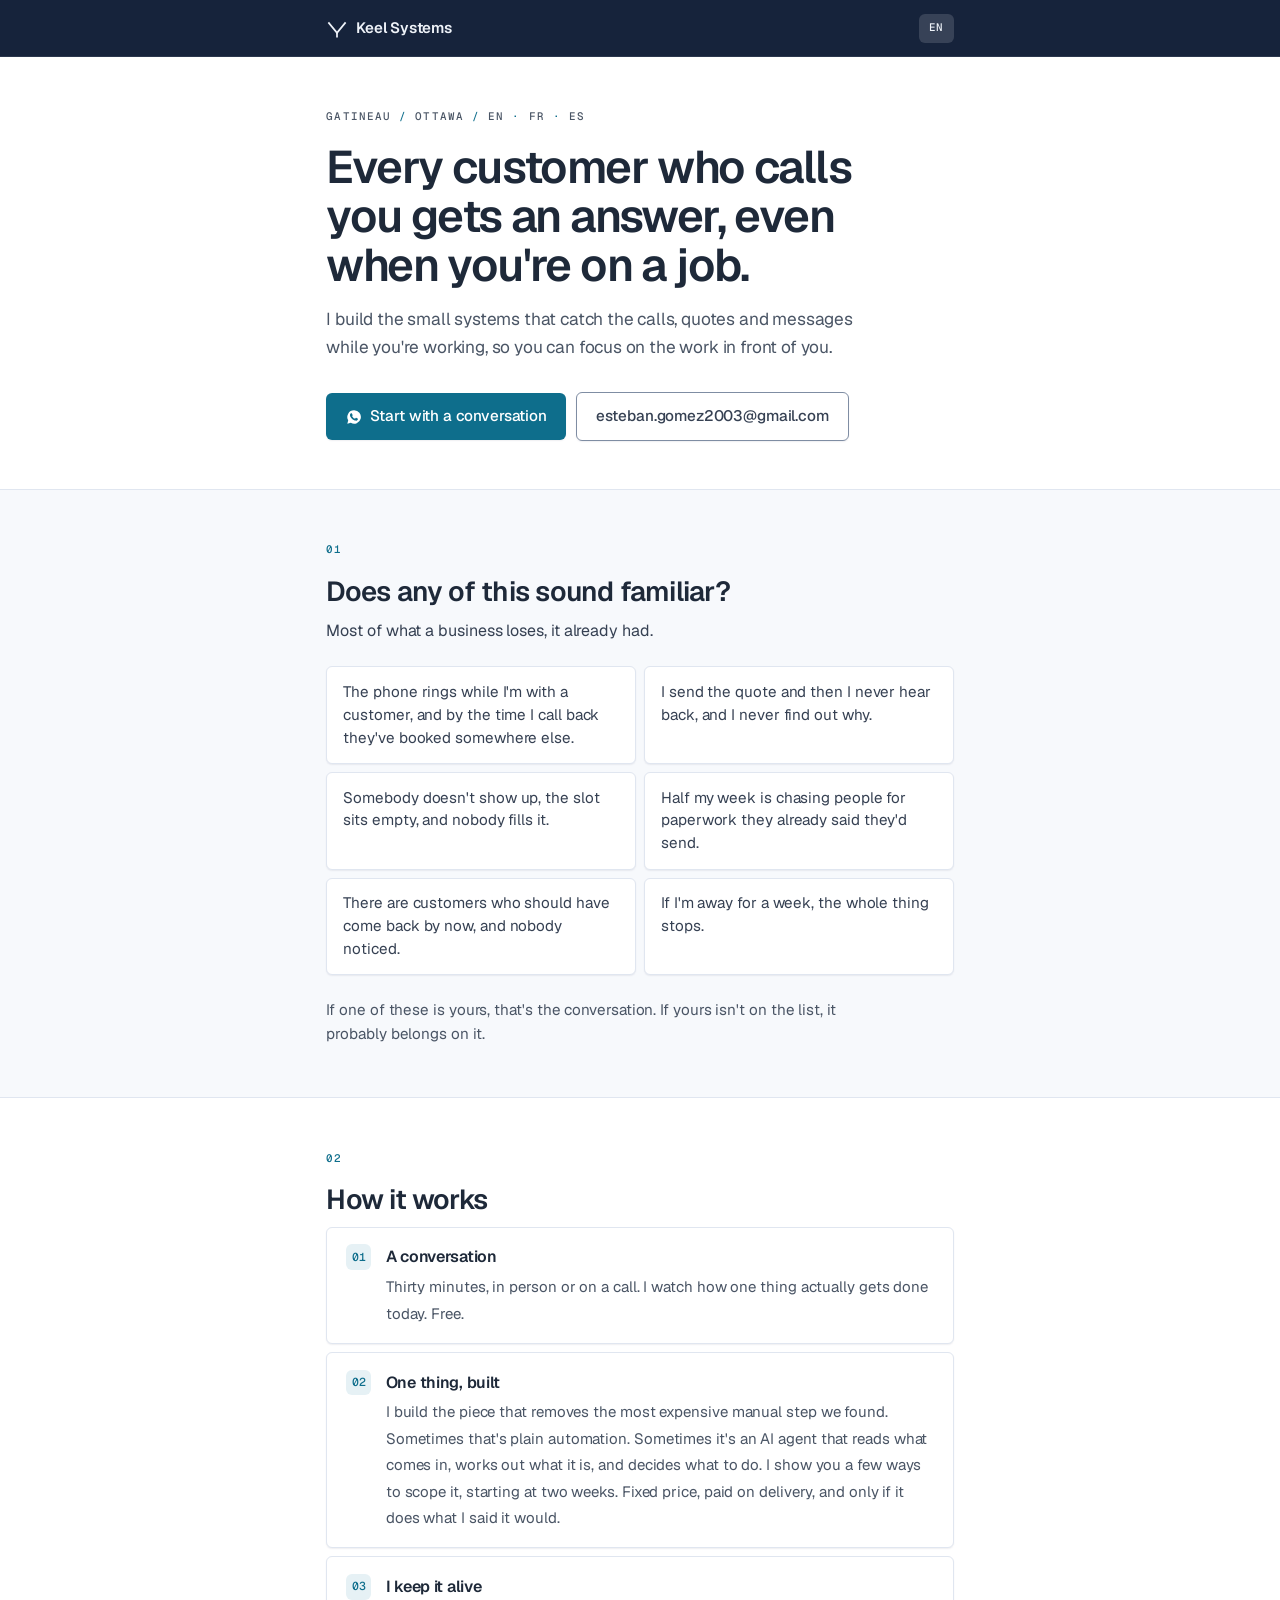
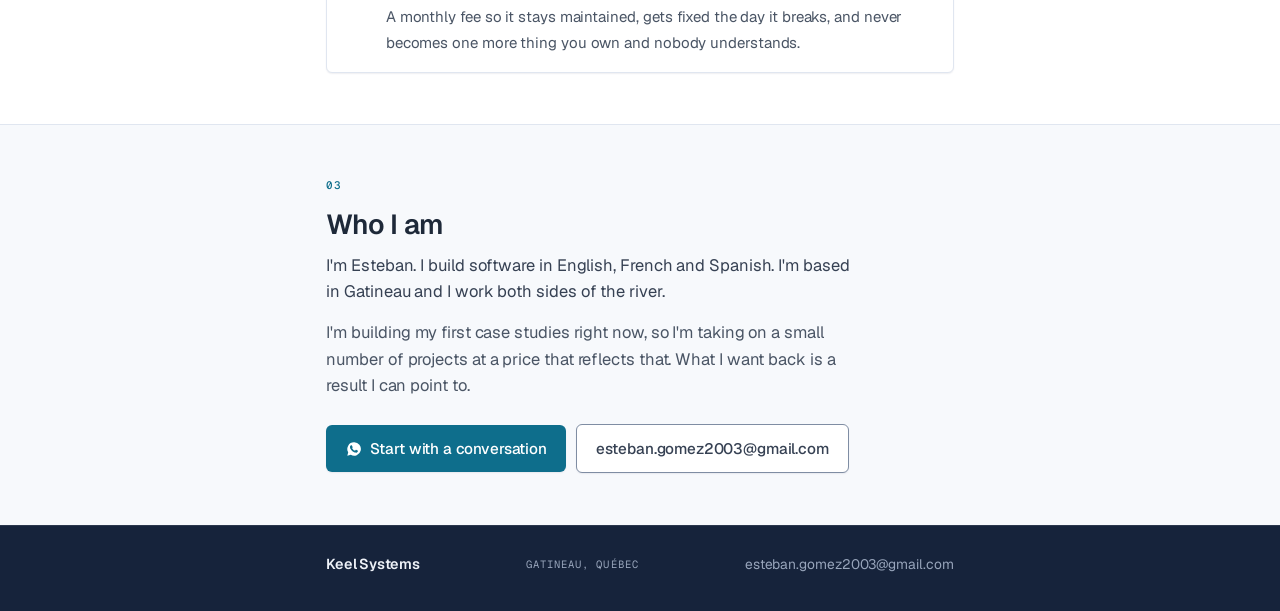
==== commit badc3072: "English only, and a new hero The page is moving to cold traffic, so it stops being three hand-mainta" ====
--- a/index.html
+++ b/index.html
@@ -4,20 +4,16 @@
 <meta charset="utf-8">
 <meta name="viewport" content="width=device-width, initial-scale=1">
 <title>Keel Systems</title>
-<meta name="description" content="I build the software that does it instead. Quotes, callbacks, forms, reports, the same answer typed for the hundredth time.">
+<meta name="description" content="I build the small systems that catch the calls, quotes and messages while you're working, so you can focus on the work in front of you.">
 <meta property="og:title" content="Keel Systems">
-<meta property="og:description" content="I build the software that does it instead. Quotes, callbacks, forms, reports, the same answer typed for the hundredth time.">
+<meta property="og:description" content="I build the small systems that catch the calls, quotes and messages while you're working, so you can focus on the work in front of you.">
 <meta property="og:type" content="website">
 <meta property="og:locale" content="en_CA">
-<meta property="og:locale:alternate" content="fr_CA">
-<meta property="og:locale:alternate" content="es_CO">
 <meta property="og:url" content="https://estebang2003.github.io/keel-systems/">
 <meta property="og:image" content="https://estebang2003.github.io/keel-systems/og.png">
 <meta name="twitter:card" content="summary_large_image">
 <link rel="icon" href="./favicon.svg" type="image/svg+xml">
 <link rel="alternate" hreflang="en" href="https://estebang2003.github.io/keel-systems/">
-<link rel="alternate" hreflang="fr" href="https://estebang2003.github.io/keel-systems/fr/">
-<link rel="alternate" hreflang="es" href="https://estebang2003.github.io/keel-systems/es/">
 <link rel="stylesheet" href="./style.css">
 </head>
 <body>
@@ -28,8 +24,6 @@
            to switch language. init() re-renders them. -->
       <nav class="langbar" id="langbar" aria-label="Language">
         <button type="button" data-lang="en" aria-pressed="true">EN</button>
-        <button type="button" data-lang="fr" aria-pressed="false">FR</button>
-        <button type="button" data-lang="es" aria-pressed="false">ES</button>
       </nav>
     </div>
   </header>
@@ -38,8 +32,8 @@
     <section class="hero">
       <div class="wrap">
         <p class="eyebrow">Gatineau <span class="sep">/</span> Ottawa <span class="sep">/</span> EN <span class="sep">&middot;</span> FR <span class="sep">&middot;</span> ES</p>
-        <h1>Every business has that one thing somebody does by hand every week.</h1>
-        <p class="sub">I build the software that does it instead. Quotes, callbacks, forms, reports, the same answer typed for the hundredth time.</p>
+        <h1>Every customer who calls you gets an answer, even when you're on a job.</h1>
+        <p class="sub">I build the small systems that catch the calls, quotes and messages while you're working, so you can focus on the work in front of you.</p>
         <div class="cta">
           <a class="primary" href="https://wa.me/18195002323"><svg width="16" height="16" viewBox="0 0 24 24" fill="currentColor" aria-hidden="true"><path d="M12 2a10 10 0 0 0-8.7 15l-1.3 5 5.2-1.4A10 10 0 1 0 12 2Zm5.6 14.1c-.2.7-1.3 1.3-1.9 1.4-.5.1-1.1.1-1.8-.1-.4-.1-1-.3-1.7-.6-3-1.3-4.9-4.3-5-4.5-.2-.2-1.2-1.6-1.2-3s.7-2.1 1-2.4c.3-.3.6-.4.8-.4h.6c.2 0 .4 0 .6.5l.9 2.1c.1.2.1.4 0 .6l-.4.5-.3.3c-.1.1-.2.3 0 .5.2.3.8 1.3 1.7 2.1 1.1 1 2.1 1.3 2.4 1.4.2.1.4.1.5-.1l.8-1c.2-.2.3-.2.6-.1l2 1c.3.1.5.2.5.3.1.2.1.7-.1 1.5Z"/></svg>Start with a conversation</a>
           <a class="secondary" href="mailto:esteban.gomez2003@gmail.com">esteban.gomez2003@gmail.com</a>
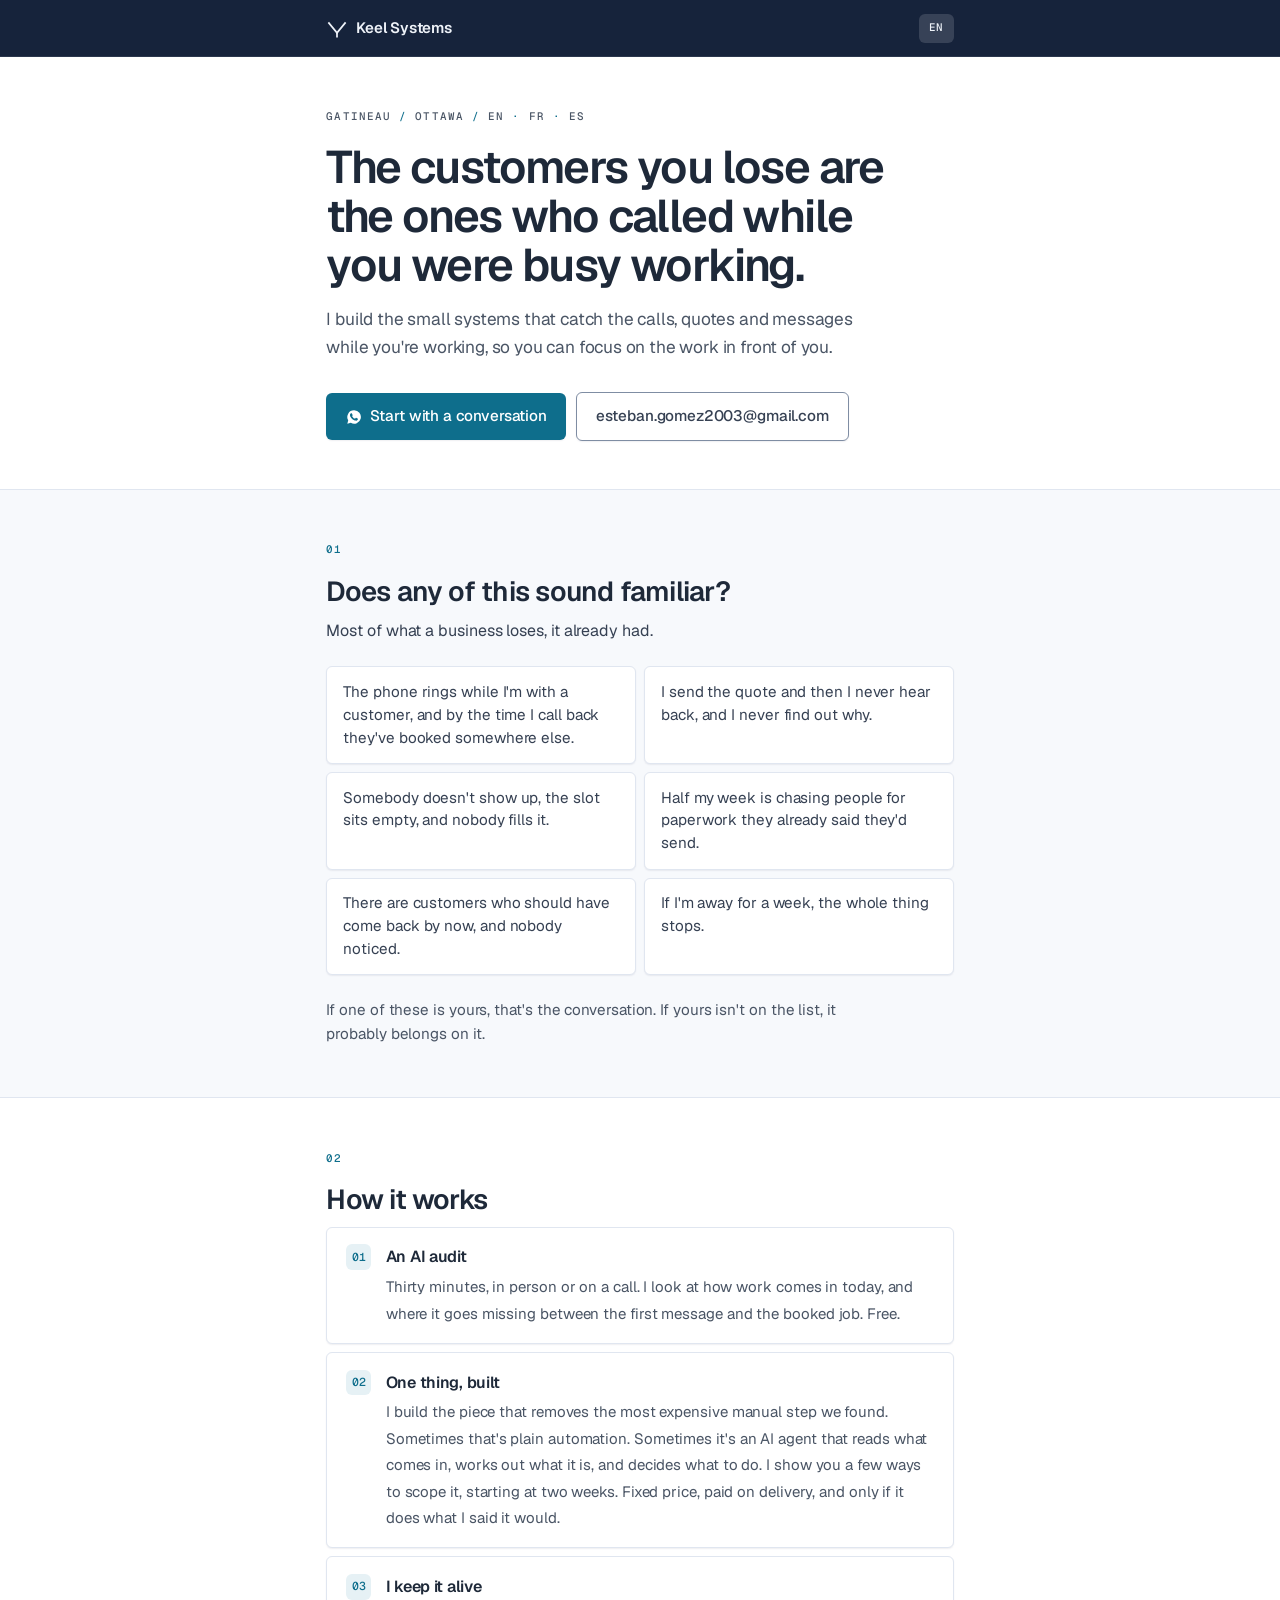
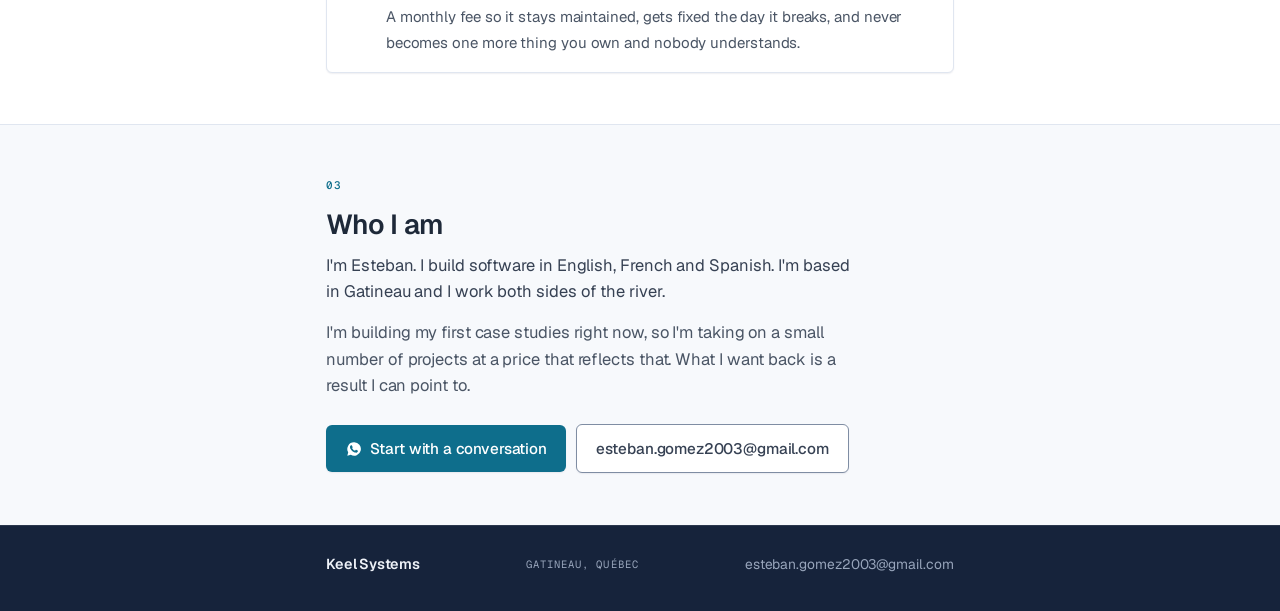
==== commit 013dc806: "Hero E, and name step 1 an AI audit (decision #8c) Hero leads with the pain now, which is what a col" ====
--- a/index.html
+++ b/index.html
@@ -32,7 +32,7 @@
     <section class="hero">
       <div class="wrap">
         <p class="eyebrow">Gatineau <span class="sep">/</span> Ottawa <span class="sep">/</span> EN <span class="sep">&middot;</span> FR <span class="sep">&middot;</span> ES</p>
-        <h1>Every customer who calls you gets an answer, even when you're on a job.</h1>
+        <h1>The customers you lose are the ones who called while you were busy working.</h1>
         <p class="sub">I build the small systems that catch the calls, quotes and messages while you're working, so you can focus on the work in front of you.</p>
         <div class="cta">
           <a class="primary" href="https://wa.me/18195002323"><svg width="16" height="16" viewBox="0 0 24 24" fill="currentColor" aria-hidden="true"><path d="M12 2a10 10 0 0 0-8.7 15l-1.3 5 5.2-1.4A10 10 0 1 0 12 2Zm5.6 14.1c-.2.7-1.3 1.3-1.9 1.4-.5.1-1.1.1-1.8-.1-.4-.1-1-.3-1.7-.6-3-1.3-4.9-4.3-5-4.5-.2-.2-1.2-1.6-1.2-3s.7-2.1 1-2.4c.3-.3.6-.4.8-.4h.6c.2 0 .4 0 .6.5l.9 2.1c.1.2.1.4 0 .6l-.4.5-.3.3c-.1.1-.2.3 0 .5.2.3.8 1.3 1.7 2.1 1.1 1 2.1 1.3 2.4 1.4.2.1.4.1.5-.1l.8-1c.2-.2.3-.2.6-.1l2 1c.3.1.5.2.5.3.1.2.1.7-.1 1.5Z"/></svg>Start with a conversation</a>
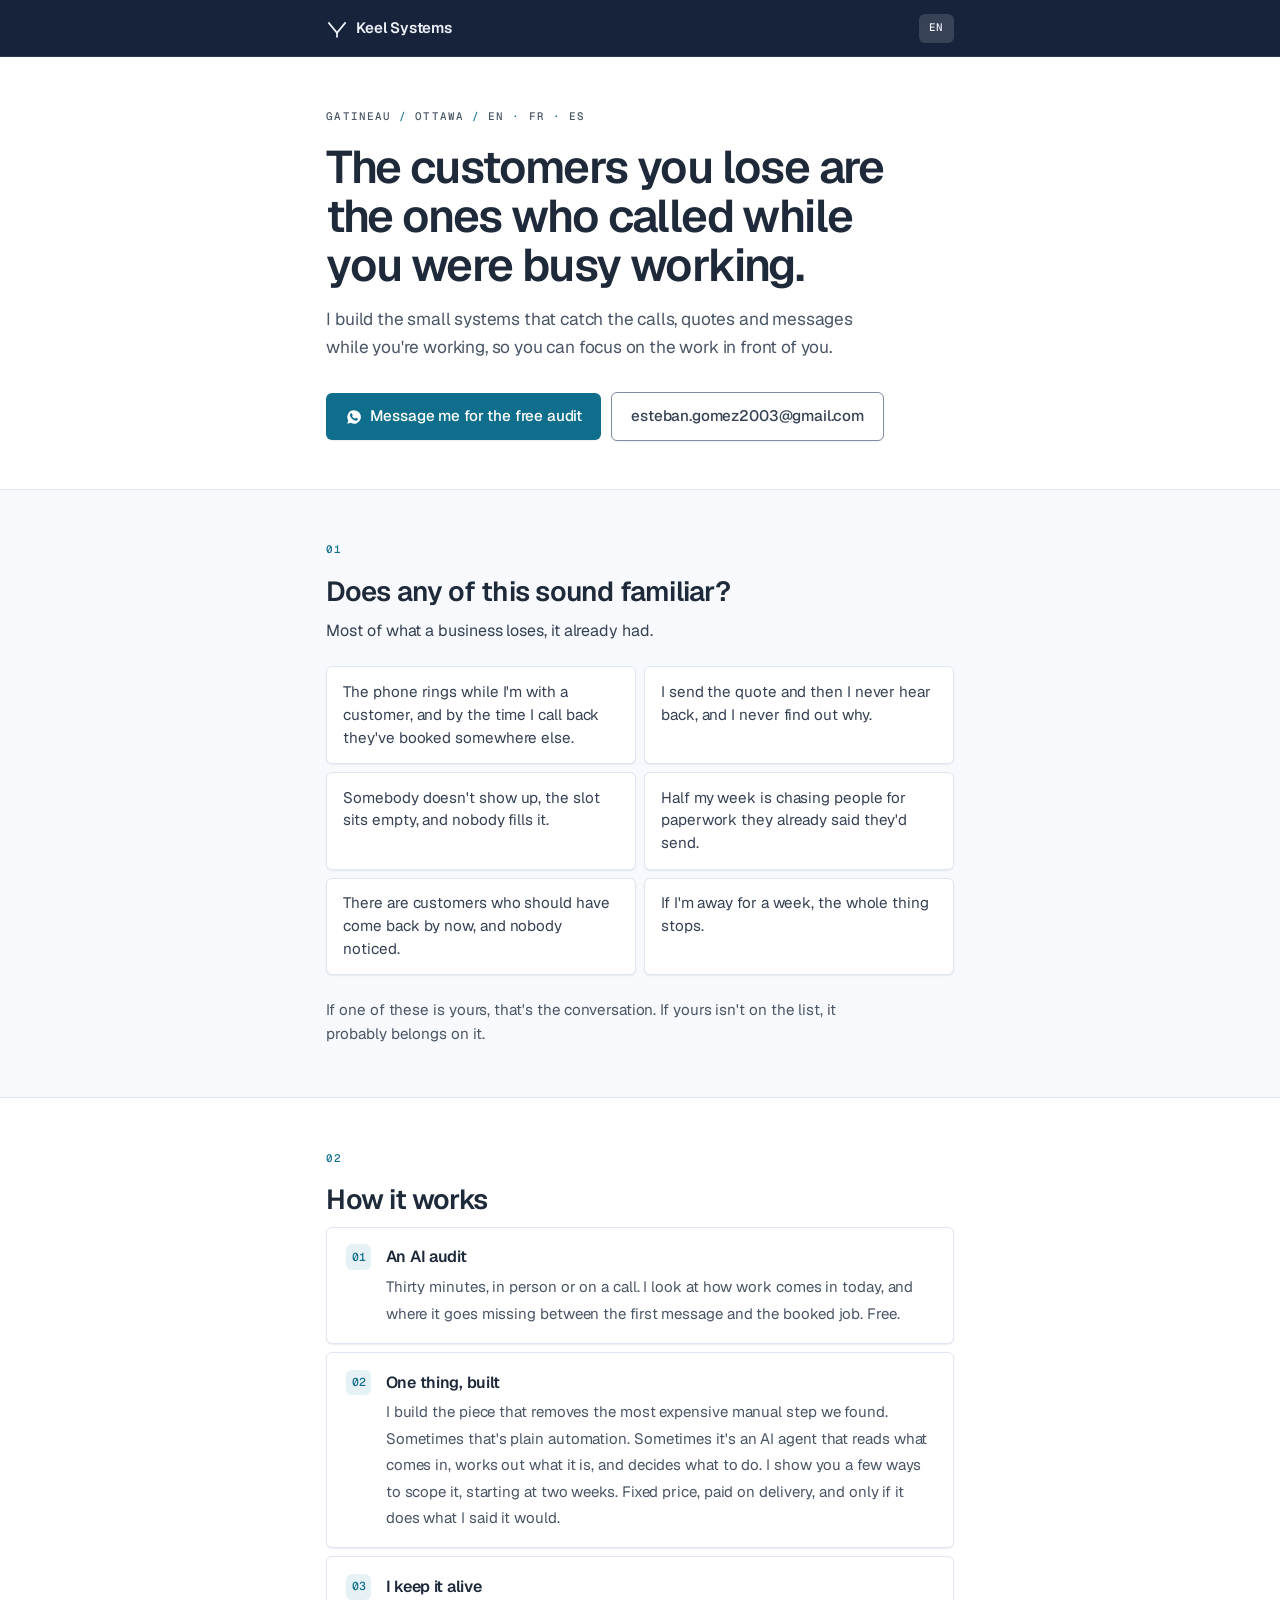
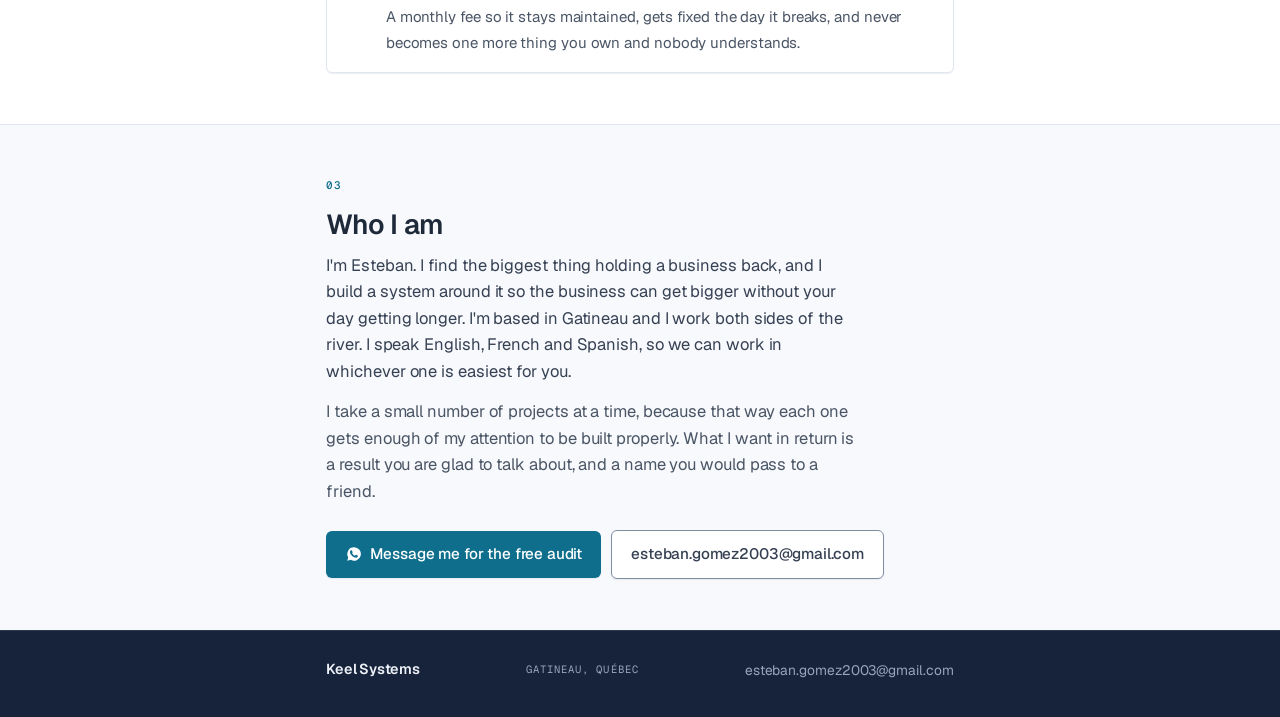
==== commit e506b93f: "Name the offer in the hero CTA instead of the conversation Both the rendered button and the content." ====
--- a/index.html
+++ b/index.html
@@ -35,7 +35,7 @@
         <h1>The customers you lose are the ones who called while you were busy working.</h1>
         <p class="sub">I build the small systems that catch the calls, quotes and messages while you're working, so you can focus on the work in front of you.</p>
         <div class="cta">
-          <a class="primary" href="https://wa.me/18195002323"><svg width="16" height="16" viewBox="0 0 24 24" fill="currentColor" aria-hidden="true"><path d="M12 2a10 10 0 0 0-8.7 15l-1.3 5 5.2-1.4A10 10 0 1 0 12 2Zm5.6 14.1c-.2.7-1.3 1.3-1.9 1.4-.5.1-1.1.1-1.8-.1-.4-.1-1-.3-1.7-.6-3-1.3-4.9-4.3-5-4.5-.2-.2-1.2-1.6-1.2-3s.7-2.1 1-2.4c.3-.3.6-.4.8-.4h.6c.2 0 .4 0 .6.5l.9 2.1c.1.2.1.4 0 .6l-.4.5-.3.3c-.1.1-.2.3 0 .5.2.3.8 1.3 1.7 2.1 1.1 1 2.1 1.3 2.4 1.4.2.1.4.1.5-.1l.8-1c.2-.2.3-.2.6-.1l2 1c.3.1.5.2.5.3.1.2.1.7-.1 1.5Z"/></svg>Start with a conversation</a>
+          <a class="primary" href="https://wa.me/18195002323"><svg width="16" height="16" viewBox="0 0 24 24" fill="currentColor" aria-hidden="true"><path d="M12 2a10 10 0 0 0-8.7 15l-1.3 5 5.2-1.4A10 10 0 1 0 12 2Zm5.6 14.1c-.2.7-1.3 1.3-1.9 1.4-.5.1-1.1.1-1.8-.1-.4-.1-1-.3-1.7-.6-3-1.3-4.9-4.3-5-4.5-.2-.2-1.2-1.6-1.2-3s.7-2.1 1-2.4c.3-.3.6-.4.8-.4h.6c.2 0 .4 0 .6.5l.9 2.1c.1.2.1.4 0 .6l-.4.5-.3.3c-.1.1-.2.3 0 .5.2.3.8 1.3 1.7 2.1 1.1 1 2.1 1.3 2.4 1.4.2.1.4.1.5-.1l.8-1c.2-.2.3-.2.6-.1l2 1c.3.1.5.2.5.3.1.2.1.7-.1 1.5Z"/></svg>Message me for the free audit</a>
           <a class="secondary" href="mailto:esteban.gomez2003@gmail.com">esteban.gomez2003@gmail.com</a>
         </div>
       </div>
